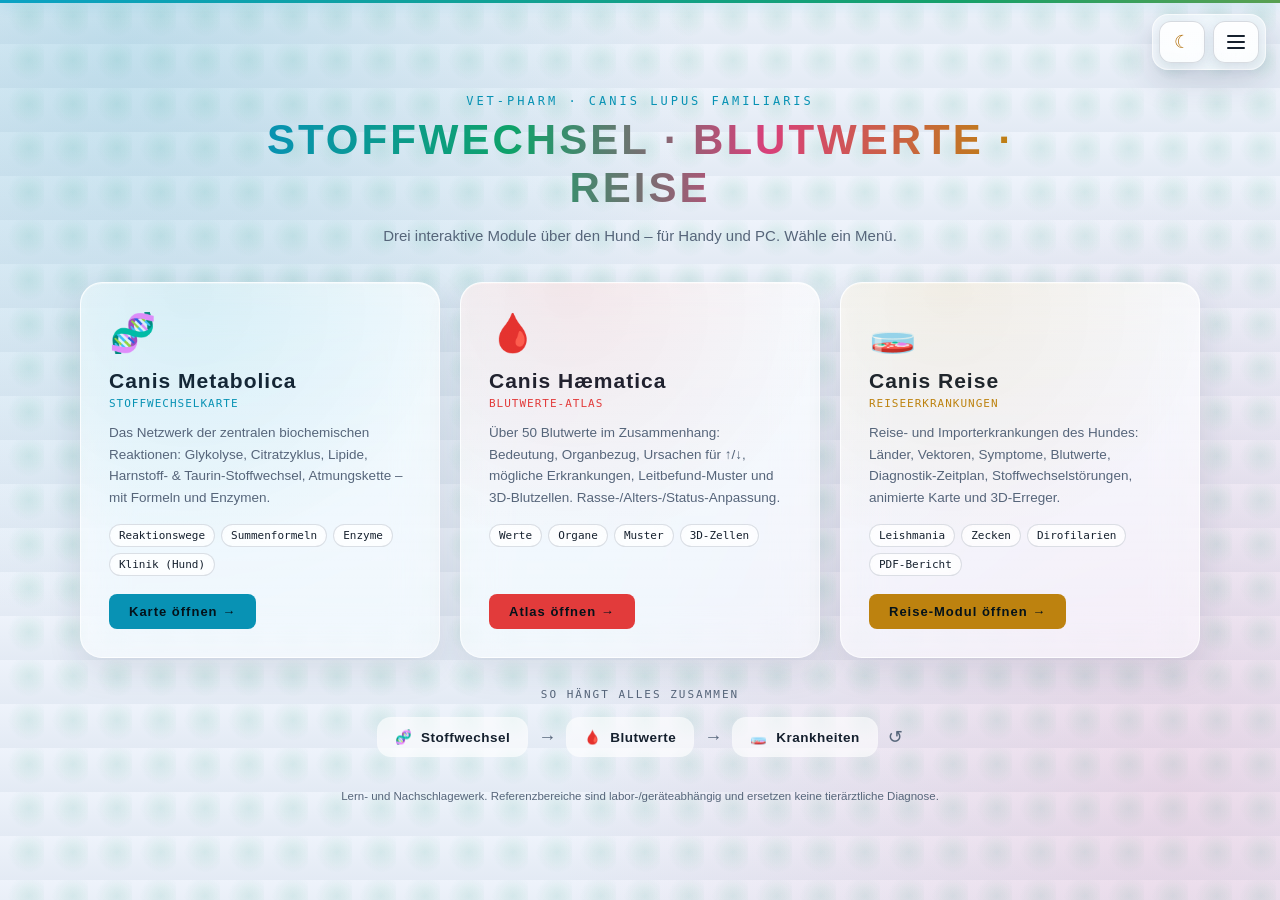
==== index.html @ ee3c3cd5 "Canis VET-PHARM – öffentliche Lern-Webseite (Stoffwechsel · Blutwerte · Reiseerkrankungen) Nur die s" ====
<!DOCTYPE html>
<html lang="de">
<head>
<meta charset="UTF-8">
<meta name="viewport" content="width=device-width, initial-scale=1.0, viewport-fit=cover">
<title>VET-PHARM · Canis – Stoffwechsel, Blutwerte & Reiseerkrankungen</title>
<meta name="description" content="Drei interaktive Module zum Hund: Canis Metabolica (Stoffwechselkarte), Canis Hæmatica (Blutwerte-Atlas) und Canis Reiseerkrankungen. Mobil und am PC.">
<meta name="theme-color" content="#0a0c10">
<meta property="og:title" content="VET-PHARM · Canis – Stoffwechsel, Blutwerte & Reiseerkrankungen">
<meta property="og:description" content="Stoffwechselkarte, Blutwerte-Atlas und Reiseerkrankungen des Hundes – interaktiv, mobil, mit 3D.">
<meta property="og:type" content="website">
<link rel="icon" href="canis-haematica/icon.svg" type="image/svg+xml">
<style>
:root{
  --bg:#0a0c10; --bg2:#121620; --panel:rgba(20,25,36,.7);
  --text:#e2e8f0; --muted:#94a3b8;
  --cyan:#00f2fe; --green:#00ff87; --red:#ff4d4d; --pink:#f35588; --amber:#ffd166;
  --font:Inter,Segoe UI,Roboto,Arial,system-ui,sans-serif;
  --tech:Segoe UI,Inter,var(--font); --mono:Cascadia Mono,Consolas,ui-monospace,monospace;
}
*{box-sizing:border-box;margin:0;padding:0}
body{background:var(--bg);color:var(--text);font-family:var(--font);min-height:100dvh;
  display:flex;flex-direction:column;align-items:center;justify-content:center;padding:28px 18px;
  background-image:
    radial-gradient(circle at 18% 20%,rgba(0,242,254,.10),transparent 42%),
    radial-gradient(circle at 82% 78%,rgba(255,77,77,.10),transparent 45%),
    linear-gradient(rgba(255,255,255,.018) 1px,transparent 1px),
    linear-gradient(90deg,rgba(255,255,255,.018) 1px,transparent 1px);
  background-size:auto,auto,44px 44px,44px 44px}
.head{text-align:center;margin-bottom:34px;max-width:760px}
.brand{font-family:var(--mono);font-size:12px;letter-spacing:3px;color:var(--cyan);text-transform:uppercase}
h1{font-family:var(--tech);font-size:clamp(26px,6vw,42px);letter-spacing:3px;margin:8px 0 12px;
  background:linear-gradient(90deg,var(--cyan),var(--green),var(--pink),var(--amber));
  -webkit-background-clip:text;background-clip:text;-webkit-text-fill-color:transparent}
.head p{color:var(--muted);font-size:15px;line-height:1.6}
.menus{display:grid;grid-template-columns:repeat(3,minmax(0,1fr));gap:20px;width:100%;max-width:1120px}
.tile{display:flex;flex-direction:column;text-decoration:none;color:inherit;background:var(--panel);
  border:1px solid rgba(255,255,255,.07);border-radius:18px;padding:28px;transition:.25s;position:relative;overflow:hidden}
.tile::before{content:"";position:absolute;inset:0;opacity:.10;transition:.25s;
  background:radial-gradient(circle at 30% 0%,var(--accent),transparent 60%)}
.tile:hover{transform:translateY(-4px);border-color:var(--accent);box-shadow:0 14px 40px rgba(0,0,0,.5)}
.tile:hover::before{opacity:.2}
.tile .ico{font-size:38px;margin-bottom:14px}
.tile h2{font-family:var(--tech);font-size:21px;letter-spacing:1px;margin-bottom:4px;color:#fff}
.tile .sub{font-family:var(--mono);font-size:11px;letter-spacing:1px;color:var(--accent);text-transform:uppercase;margin-bottom:12px}
.tile p{color:var(--muted);font-size:13.5px;line-height:1.6;margin-bottom:16px;position:relative}
.tile ul{list-style:none;display:flex;flex-wrap:wrap;gap:6px;margin-bottom:18px;position:relative}
.tile li{font-size:11px;font-family:var(--mono);padding:4px 9px;border-radius:14px;
  background:rgba(255,255,255,.05);border:1px solid rgba(255,255,255,.08);color:var(--text)}
.tile .go{margin-top:auto;align-self:flex-start;font-family:var(--tech);font-weight:700;font-size:13px;
  letter-spacing:1px;color:#04121a;background:var(--accent);padding:10px 20px;border-radius:8px;position:relative}
.m1{--accent:var(--cyan)} .m2{--accent:var(--red)} .m3{--accent:var(--amber)}
.foot{margin-top:30px;text-align:center;color:var(--muted);font-size:11.5px;line-height:1.6;max-width:760px}
.foot a{color:var(--cyan);text-decoration:none}
.flow{margin-top:30px;width:100%;max-width:1120px;display:flex;align-items:center;justify-content:center;gap:10px;flex-wrap:wrap}
.flow-cap{width:100%;text-align:center;font-family:var(--mono);font-size:11px;letter-spacing:2px;text-transform:uppercase;color:var(--muted);margin-bottom:6px}
.flow .step{display:flex;align-items:center;gap:9px;padding:11px 17px;border-radius:14px;background:var(--panel);
  border:1px solid rgba(255,255,255,.08);text-decoration:none;color:var(--text);font-size:13.5px;transition:.22s}
.flow .step b{font-family:var(--tech);letter-spacing:.5px}
.flow .step:hover{border-color:var(--accent);transform:translateY(-2px);box-shadow:0 10px 26px rgba(0,0,0,.4)}
.flow .arrow{color:var(--muted);font-size:18px}
.flow .step.s1{--accent:var(--cyan)} .flow .step.s2{--accent:var(--red)} .flow .step.s3{--accent:var(--amber)}
@media(max-width:680px){.flow{flex-direction:column}.flow .arrow{transform:rotate(90deg)}}
@media(max-width:980px){.menus{grid-template-columns:1fr;max-width:560px}.tile{padding:22px}}
</style>
<link rel="stylesheet" href="shared/glass.css?v=4">
<script src="shared/vetpharm-ui.js?v=4"></script>
</head>
<body>
  <div class="head">
    <div class="brand">VET-PHARM · Canis lupus familiaris</div>
    <h1>STOFFWECHSEL · BLUTWERTE · REISE</h1>
    <p>Drei interaktive Module über den Hund – für Handy und PC. Wähle ein Menü.</p>
  </div>

  <div class="menus">
    <a class="tile m1" href="canis-metabolica/">
      <div class="ico">🧬</div>
      <h2>Canis Metabolica</h2>
      <div class="sub">Stoffwechselkarte</div>
      <p>Das Netzwerk der zentralen biochemischen Reaktionen: Glykolyse, Citratzyklus, Lipide, Harnstoff- &amp; Taurin-Stoffwechsel, Atmungskette – mit Formeln und Enzymen.</p>
      <ul><li>Reaktionswege</li><li>Summenformeln</li><li>Enzyme</li><li>Klinik (Hund)</li></ul>
      <span class="go">Karte öffnen →</span>
    </a>

    <a class="tile m2" href="canis-haematica/">
      <div class="ico">🩸</div>
      <h2>Canis Hæmatica</h2>
      <div class="sub">Blutwerte-Atlas</div>
      <p>Über 50 Blutwerte im Zusammenhang: Bedeutung, Organbezug, Ursachen für ↑/↓, mögliche Erkrankungen, Leitbefund-Muster und 3D-Blutzellen. Rasse-/Alters-/Status-Anpassung.</p>
      <ul><li>Werte</li><li>Organe</li><li>Muster</li><li>3D-Zellen</li></ul>
      <span class="go">Atlas öffnen →</span>
    </a>

    <a class="tile m3" href="canis-reise/">
      <div class="ico">🧫</div>
      <h2>Canis Reise</h2>
      <div class="sub">Reiseerkrankungen</div>
      <p>Reise- und Importerkrankungen des Hundes: Länder, Vektoren, Symptome, Blutwerte, Diagnostik-Zeitplan, Stoffwechselstörungen, animierte Karte und 3D-Erreger.</p>
      <ul><li>Leishmania</li><li>Zecken</li><li>Dirofilarien</li><li>PDF-Bericht</li></ul>
      <span class="go">Reise-Modul öffnen →</span>
    </a>
  </div>

  <div class="flow">
    <div class="flow-cap">So hängt alles zusammen</div>
    <a class="step s1" href="canis-metabolica/"><span>🧬</span><b>Stoffwechsel</b></a>
    <span class="arrow">→</span>
    <a class="step s2" href="canis-haematica/"><span>🩸</span><b>Blutwerte</b></a>
    <span class="arrow">→</span>
    <a class="step s3" href="canis-reise/"><span>🧫</span><b>Krankheiten</b></a>
    <span class="arrow" title="zurück zum Stoffwechsel">↺</span>
  </div>

  <div class="foot">
    Lern- und Nachschlagewerk. Referenzbereiche sind labor-/geräteabhängig und ersetzen keine tierärztliche Diagnose.
  </div>
</body>
</html>
---- shared/glass.css ----
/* =========================================================================
   VET-PHARM · Shared "Liquid Glass" theme + unified navigation   ·  v2
   ---------------------------------------------------------------------------
   • Light mode (default) = Apple-2026 / iOS-style frosted "Liquid Glass":
     the chrome (header, sidebars, cards, tabs, menu, overlays) becomes
     translucent frosted glass; brand colours stay vivid.
   • The CORE visual canvases are deliberately LEFT DARK in both themes
     (.canvas-container = metabolic map + anatomy/3D, .canvas-box / .video-box
     = 3D pathogens / videos, .atlas = the Europe/World maps). They are the
     "map" and "Hundebild" the user asked never to alter — so they render
     exactly as designed, framed by the light glass.
   • Dark mode = the original design, essentially untouched.
   • Loaded by every page together with shared/vetpharm-ui.js.
   ========================================================================= */

/* ---------- smooth theme transition ---------- */
html{transition:background-color .35s ease}
body,header,.card,.panel-card,.tile,.vp-nav-panel,.btn,.app-action,
.mode-bar,.tabs,.rail,.sidebar{transition:background-color .3s ease,border-color .3s ease,color .3s ease}

/* =========================================================================
   1 · LIGHT THEME — per-module CSS-variable overrides
   ========================================================================= */
html[data-theme="light"]{
  /* Start page */
  --bg:#e9eef7; --bg2:#f4f7fc; --panel:rgba(255,255,255,.62);
  --text:#15202e; --muted:#56657a;
  --cyan:#0892b4; --green:#0fa269; --red:#e23b3b; --pink:#d8407a; --amber:#bd820f;

  /* Reise */
  --panel2:rgba(255,255,255,.48); --line:rgba(20,40,70,.14);
  --violet:#7c5cff; --blue:#2f7fd6;

  /* Hæmatica / Metabolica */
  --bg-primary:#e9eef7; --bg-secondary:#eef3f9; --bg-tertiary:#ffffff;
  --bg-panel:rgba(255,255,255,.64);
  --border-color:rgba(20,40,70,.14); --border-glow:rgba(8,146,180,.45);
  --text-main:#15202e; --text-muted:#56657a;
  --accent:#e23b3b; --accent2:#0892b4;
  --up:#d9542f; --down:#1d77c0; --next:#0fa269;
  --color-glycolysis:#0892b4; --color-tca:#cf7322; --color-lipids:#d8407a;
  --color-urea:#dc2356; --color-taurine:#0fa269; --color-nucleotides:#7c4ddd;
  --color-etc:#0892b4; --color-amino:#bd820f; --color-tox:#e23b3b;

  color-scheme:light;
}

/* =========================================================================
   2 · LIGHT THEME — page background (frosted aurora)
   ========================================================================= */
html[data-theme="light"] body{
  background-color:#e9eef7 !important;
  background-image:
    radial-gradient(circle at 10% 6%, rgba(8,146,180,.18), transparent 40%),
    radial-gradient(circle at 92% 88%, rgba(226,59,122,.13), transparent 44%),
    radial-gradient(circle at 66% 36%, rgba(15,162,105,.10), transparent 52%),
    linear-gradient(180deg,#eef3fb,#e3eaf4) !important;
  background-attachment:fixed !important;
}

/* =========================================================================
   3 · LIGHT THEME — frosted-glass chrome surfaces
   ========================================================================= */
html[data-theme="light"] header{
  background:linear-gradient(180deg,rgba(255,255,255,.74),rgba(255,255,255,.6)) !important;
  -webkit-backdrop-filter:blur(24px) saturate(185%);
  backdrop-filter:blur(24px) saturate(185%);
  border-bottom:1px solid rgba(255,255,255,.65) !important;
  box-shadow:0 6px 26px rgba(28,48,82,.10) !important;
}
html[data-theme="light"] .tabs,
html[data-theme="light"] .mode-bar{
  background:rgba(255,255,255,.6) !important;
  -webkit-backdrop-filter:blur(20px) saturate(175%);
  backdrop-filter:blur(20px) saturate(175%);
  border-bottom:1px solid rgba(255,255,255,.6) !important;
}

/* big frosted glass panels */
html[data-theme="light"] .card,
html[data-theme="light"] .panel-card,
html[data-theme="light"] .rail,
html[data-theme="light"] .sidebar,
html[data-theme="light"] .tile,
html[data-theme="light"] .stat,
html[data-theme="light"] .matrix,
html[data-theme="light"] .matrix-wrap,
html[data-theme="light"] .report-sheet{
  background:linear-gradient(180deg,rgba(255,255,255,.72),rgba(255,255,255,.56)) !important;
  -webkit-backdrop-filter:blur(22px) saturate(180%);
  backdrop-filter:blur(22px) saturate(180%);
  border:1px solid rgba(255,255,255,.72) !important;
  box-shadow:0 12px 34px rgba(28,48,82,.12), inset 0 1px 0 rgba(255,255,255,.7) !important;
}
html[data-theme="light"] .tile{border-radius:22px}
html[data-theme="light"] .card,
html[data-theme="light"] .panel-card{border-radius:18px}

/* ---- KEEP THE CORE CANVASES DARK (map / dog image / 3D / videos) ---- */
html[data-theme="light"] .canvas-container{background:#08090d !important}
html[data-theme="light"] .canvas-box{
  background:radial-gradient(circle at 50% 40%,rgba(0,216,255,.10),transparent 38%),#071018 !important;
  -webkit-backdrop-filter:none !important;backdrop-filter:none !important;
  border:1px solid rgba(20,40,70,.16) !important;box-shadow:none !important;color:#dfe9f3}
html[data-theme="light"] .video-box{
  background:#071018 !important;-webkit-backdrop-filter:none !important;backdrop-filter:none !important;
  border:1px solid rgba(20,40,70,.16) !important;box-shadow:none !important}
/* the real Europe/World map atlas keeps its own JPEG background — never touch */

/* small translucent chips / pills / inputs */
html[data-theme="light"] .btn,
html[data-theme="light"] .app-action,
html[data-theme="light"] .tab,
html[data-theme="light"] .filter,
html[data-theme="light"] .mode-tab,
html[data-theme="light"] .chip,
html[data-theme="light"] .lab-tag,
html[data-theme="light"] .organ,
html[data-theme="light"] .country-card,
html[data-theme="light"] .disease-btn,
html[data-theme="light"] .sci,
html[data-theme="light"] .time-point,
html[data-theme="light"] .time-body,
html[data-theme="light"] .media-card,
html[data-theme="light"] .hit,
html[data-theme="light"] .atlas-tools button,
html[data-theme="light"] .model-palette button,
html[data-theme="light"] .tile li,
html[data-theme="light"] .status-select,
html[data-theme="light"] .control-btn,
html[data-theme="light"] .o3d-btn,
html[data-theme="light"] .organ-mode-btn,
html[data-theme="light"] .tag,
html[data-theme="light"] .coverage-chip,
html[data-theme="light"] .filter-item,
html[data-theme="light"] .val-card{
  background:rgba(255,255,255,.62) !important;
  border-color:rgba(20,40,70,.14) !important;
  color:var(--text,#15202e) !important;
  -webkit-backdrop-filter:blur(8px);backdrop-filter:blur(8px);
}
html[data-theme="light"] .btn:hover,
html[data-theme="light"] .tab.active,
html[data-theme="light"] .mode-tab.active,
html[data-theme="light"] .filter.active,
html[data-theme="light"] .disease-btn.active,
html[data-theme="light"] .atlas-tools button.active,
html[data-theme="light"] .model-palette button.active{
  background:rgba(255,255,255,.92) !important;
  box-shadow:0 4px 14px rgba(28,48,82,.12) !important;
}
html[data-theme="light"] .search,
html[data-theme="light"] .search-input{
  background:rgba(255,255,255,.82) !important;
  border-color:rgba(20,40,70,.16) !important;color:#15202e !important;
}
html[data-theme="light"] .search::placeholder,
html[data-theme="light"] .search-input::placeholder{color:#7c8a9b !important}

/* sticky matrix header cells (were near-black) */
html[data-theme="light"] .matrix th,
html[data-theme="light"] .matrix td:first-child,
html[data-theme="light"] .matrix th:first-child{
  background:rgba(240,245,252,.97) !important;color:#15202e !important;
}

/* =========================================================================
   4 · LIGHT THEME — text & accent corrections
   ========================================================================= */
html[data-theme="light"] header h1{
  background:linear-gradient(90deg,#0b3b5c,#0892b4) !important;
  -webkit-background-clip:text;background-clip:text;
  -webkit-text-fill-color:transparent !important;
}
html[data-theme="light"] .tile h2,
html[data-theme="light"] .card h2,
html[data-theme="light"] .cat-head,
html[data-theme="light"] .detail-title,
html[data-theme="light"] .d-sec-h,
html[data-theme="light"] .vc-name,
html[data-theme="light"] .tooltip-title,
html[data-theme="light"] .welcome-box h2,
html[data-theme="light"] .legend b,
html[data-theme="light"] .kv b,
html[data-theme="light"] .matrix th{color:#15202e !important}
html[data-theme="light"] .detail-body,
html[data-theme="light"] .d-sec-b,
html[data-theme="light"] .lead,
html[data-theme="light"] .kv span{color:#26333f !important}
html[data-theme="light"] .subtitle{color:var(--accent) !important}
html[data-theme="light"] .logo,
html[data-theme="light"] .logo-icon,
html[data-theme="light"] .logo-icon *{color:#fff !important}
html[data-theme="light"] .notice{background:rgba(255,243,205,.78) !important;color:#7a5a00 !important}
html[data-theme="light"] .detail-dog-note{color:#9a2b46 !important}
html[data-theme="light"] .detail-tox-note{color:#1f7a52 !important}

/* formula / code blocks → light */
html[data-theme="light"] .detail-formula,
html[data-theme="light"] .detail-eq,
html[data-theme="light"] .detail-chemical-bonds{
  background:rgba(20,40,70,.05) !important;color:#15202e !important;
}

/* floating overlays that sit ABOVE the dark canvas → frosted, readable */
html[data-theme="light"] .legend,
html[data-theme="light"] .controls-overlay,
html[data-theme="light"] .tooltip,
html[data-theme="light"] .organ3d-hint,
html[data-theme="light"] .organ3d-ctrls .o3d-btn{
  background:rgba(255,255,255,.86) !important;border-color:rgba(20,40,70,.14) !important;
  color:#26333f !important;
  -webkit-backdrop-filter:blur(18px) saturate(170%);backdrop-filter:blur(18px) saturate(170%);
}

/* welcome splash → frosted light */
html[data-theme="light"] .welcome-overlay{
  background:rgba(233,238,247,.84) !important;
  -webkit-backdrop-filter:blur(16px) saturate(160%);backdrop-filter:blur(16px) saturate(160%);
}
html[data-theme="light"] .welcome-box{
  background:rgba(255,255,255,.92) !important;border:1px solid rgba(255,255,255,.8) !important;
  box-shadow:0 22px 60px rgba(28,48,82,.18) !important;
}
html[data-theme="light"] .welcome-box p,
html[data-theme="light"] .welcome-feat,
html[data-theme="light"] .welcome-disc{color:#3a4856 !important}

/* =========================================================================
   5 · INJECTED CONTROL — theme toggle (glass pill, both themes)
   ========================================================================= */
.vp-theme-toggle{
  height:36px;min-width:40px;border-radius:11px;cursor:pointer;flex:0 0 auto;
  display:inline-flex;align-items:center;justify-content:center;line-height:1;
  border:1px solid rgba(255,255,255,.18);background:rgba(255,255,255,.07);
  color:#eaf1fb;transition:.2s;-webkit-tap-highlight-color:transparent;padding:0 10px}
.vp-theme-toggle .vp-ti{font-size:16px}
.vp-theme-toggle:hover{background:rgba(255,255,255,.14);transform:translateY(-1px)}
.app-action.vp-theme-toggle,.btn.vp-theme-toggle{height:34px}
html[data-theme="light"] .vp-theme-toggle{
  border:1px solid rgba(20,40,70,.16);
  background:linear-gradient(180deg,rgba(255,255,255,.85),rgba(255,255,255,.62));
  color:#b06a00;-webkit-backdrop-filter:blur(14px) saturate(160%);backdrop-filter:blur(14px) saturate(160%);
  box-shadow:0 4px 14px rgba(28,48,82,.14), inset 0 1px 0 rgba(255,255,255,.8)}

/* =========================================================================
   6 · INJECTED CONTROL — hamburger (matches the toggle)
   ========================================================================= */
.vp-hamburger{height:36px;width:44px;border-radius:11px;cursor:pointer;flex:0 0 auto;
  display:inline-flex;flex-direction:column;align-items:center;justify-content:center;gap:4px;
  border:1px solid rgba(255,255,255,.18);background:rgba(255,255,255,.07);color:#eaf1fb;transition:.2s}
.vp-hamburger:hover{background:rgba(255,255,255,.14);transform:translateY(-1px)}
.vp-hamburger span{display:block;width:18px;height:2px;background:currentColor;border-radius:2px;transition:.2s}
.app-action.vp-hamburger,.btn.vp-hamburger{height:34px;width:42px}
html[data-theme="light"] .vp-hamburger{
  border:1px solid rgba(20,40,70,.16);
  background:linear-gradient(180deg,rgba(255,255,255,.85),rgba(255,255,255,.62));
  color:#15202e;-webkit-backdrop-filter:blur(14px) saturate(160%);backdrop-filter:blur(14px) saturate(160%);
  box-shadow:0 4px 14px rgba(28,48,82,.14), inset 0 1px 0 rgba(255,255,255,.8)}

/* floating control pill for pages without a header (Start page) */
.vp-fab-bar{position:fixed;top:14px;right:14px;z-index:120;display:flex;gap:8px;padding:6px;
  border-radius:16px;background:rgba(16,20,28,.5);border:1px solid rgba(255,255,255,.12);
  -webkit-backdrop-filter:blur(20px) saturate(170%);backdrop-filter:blur(20px) saturate(170%);
  box-shadow:0 10px 30px rgba(0,0,0,.35)}
.vp-fab-bar .vp-hamburger,.vp-fab-bar .vp-theme-toggle{height:42px;min-width:46px;border-radius:12px}
.vp-fab-bar .vp-theme-toggle .vp-ti{font-size:18px}
html[data-theme="light"] .vp-fab-bar{
  background:rgba(255,255,255,.5);border:1px solid rgba(255,255,255,.7);
  box-shadow:0 12px 32px rgba(28,48,82,.16)}

/* =========================================================================
   7 · INJECTED — unified drawer (same markup & look on EVERY page)
   ========================================================================= */
.vp-nav-overlay{position:fixed;inset:0;z-index:200;background:rgba(8,12,20,.55);
  -webkit-backdrop-filter:blur(7px);backdrop-filter:blur(7px);opacity:0;visibility:hidden;transition:.3s}
.vp-nav-overlay.open{opacity:1;visibility:visible}
html[data-theme="light"] .vp-nav-overlay{background:rgba(120,140,170,.32)}

.vp-nav-panel{position:absolute;top:0;right:0;height:100%;width:min(360px,90vw);
  display:flex;flex-direction:column;gap:8px;padding:20px 18px calc(20px + env(safe-area-inset-bottom));
  background:linear-gradient(165deg,#161d2b,#0b0e14);
  border-left:1px solid rgba(255,255,255,.08);box-shadow:-16px 0 50px rgba(0,0,0,.55);
  transform:translateX(102%);transition:transform .34s cubic-bezier(.4,0,.2,1);overflow:auto}
.vp-nav-overlay.open .vp-nav-panel{transform:translateX(0)}
html[data-theme="light"] .vp-nav-panel{
  background:linear-gradient(165deg,rgba(255,255,255,.9),rgba(244,248,253,.82)) !important;
  -webkit-backdrop-filter:blur(30px) saturate(185%);backdrop-filter:blur(30px) saturate(185%);
  border-left:1px solid rgba(255,255,255,.85) !important;box-shadow:-18px 0 56px rgba(28,48,82,.20) !important}

.vp-nav-head{display:flex;align-items:center;justify-content:space-between;margin-bottom:4px}
.vp-brand{display:flex;align-items:center;gap:11px}
.vp-brand-dot{width:34px;height:34px;border-radius:10px;flex:0 0 auto;
  background:conic-gradient(from 210deg,#0aa2c4,#16a06a,#e0a020,#e23b6d,#0aa2c4);
  box-shadow:0 0 18px rgba(10,162,196,.5)}
.vp-brand-tx{display:flex;flex-direction:column;line-height:1.1}
.vp-brand-tx b{font:800 15px Segoe UI,Inter,sans-serif;letter-spacing:1.5px;color:#fff}
.vp-brand-tx i{font:11px Consolas,ui-monospace,monospace;font-style:normal;letter-spacing:1px;color:#9fb0c4;text-transform:uppercase}
html[data-theme="light"] .vp-brand-tx b{color:#15202e}
html[data-theme="light"] .vp-brand-tx i{color:#6a7a8d}
.vp-nav-close{background:none;border:none;color:#94a3b8;font-size:28px;cursor:pointer;line-height:1;padding:0 4px}
.vp-nav-close:hover{color:#fff}
html[data-theme="light"] .vp-nav-close{color:#6a7a8d}
html[data-theme="light"] .vp-nav-close:hover{color:#15202e}

.vp-nav-sec{font:11px Consolas,ui-monospace,monospace;letter-spacing:1.2px;text-transform:uppercase;
  color:#7c8a9b;margin:14px 4px 4px}
html[data-theme="light"] .vp-nav-sec{color:#7a889b}

.vp-nav-link{display:flex;align-items:center;gap:13px;padding:13px 14px;border-radius:14px;text-decoration:none;
  border:1px solid rgba(255,255,255,.07);background:rgba(255,255,255,.03);transition:.18s}
.vp-nav-link:hover{border-color:var(--nl);background:rgba(255,255,255,.07);transform:translateX(-2px)}
.vp-nav-link .nl-ic{font-size:23px;width:30px;text-align:center;flex:0 0 auto}
.vp-nav-link .nl-tx{display:flex;flex-direction:column;min-width:0;flex:1}
.vp-nav-link .nl-tt{font:700 14.5px Segoe UI,Inter,sans-serif;color:#fff}
.vp-nav-link .nl-sb{font:11.5px Consolas,ui-monospace,monospace;color:#94a3b8}
.vp-nav-link .nl-go{font-size:22px;color:#54627a;transition:.18s}
.vp-nav-link:hover .nl-go{color:var(--nl);transform:translateX(3px)}
.vp-nav-link.active{border-color:var(--nl);background:color-mix(in srgb,var(--nl) 14%,transparent)}
.vp-nav-link.active .nl-tt{color:var(--nl)}
html[data-theme="light"] .vp-nav-link{background:rgba(255,255,255,.62);border-color:rgba(20,40,70,.12)}
html[data-theme="light"] .vp-nav-link:hover{background:rgba(255,255,255,.92)}
html[data-theme="light"] .vp-nav-link .nl-tt{color:#15202e}
html[data-theme="light"] .vp-nav-link .nl-sb{color:#566576}
html[data-theme="light"] .vp-nav-link .nl-go{color:#9aa8bb}

/* quick-links grid (cross-module "Zusammenhang") */
.vp-qlinks{display:grid;grid-template-columns:1fr 1fr;gap:8px}
.vp-qlink{display:flex;align-items:flex-start;gap:9px;padding:11px;border-radius:13px;text-decoration:none;
  border:1px solid rgba(255,255,255,.07);background:rgba(255,255,255,.03);transition:.18s}
.vp-qlink:hover{background:rgba(255,255,255,.08);transform:translateY(-2px)}
.vp-qlink .ql-ic{font-size:18px;flex:0 0 auto}
.vp-qlink .ql-tx{display:flex;flex-direction:column;min-width:0}
.vp-qlink .ql-tx b{font:700 12px Segoe UI,Inter,sans-serif;color:#e7eef7}
.vp-qlink .ql-tx span{font:10.5px Consolas,ui-monospace,monospace;color:#8c9bb0;line-height:1.3;margin-top:2px}
html[data-theme="light"] .vp-qlink{background:rgba(255,255,255,.6);border-color:rgba(20,40,70,.12)}
html[data-theme="light"] .vp-qlink:hover{background:rgba(255,255,255,.92);box-shadow:0 6px 18px rgba(28,48,82,.12)}
html[data-theme="light"] .vp-qlink .ql-tx b{color:#15202e}
html[data-theme="light"] .vp-qlink .ql-tx span{color:#647488}

.vp-nav-foot{margin-top:16px;font:11px Segoe UI,Inter,sans-serif;color:#8c9bb0;line-height:1.55}
html[data-theme="light"] .vp-nav-foot{color:#647488}

@media(max-width:520px){
  .vp-qlinks{grid-template-columns:1fr}
  .vp-fab-bar{top:10px;right:10px}
}

/* =========================================================================
   9 · LIGHT THEME — READABILITY FIXES
   - header title was invisible (gradient-clip reset to border-box by the
     !important background) → render it as a solid dark title instead.
   - Leitbefund-Muster cards stayed dark with grey text → light glass + dark.
   ========================================================================= */
html[data-theme="light"] header h1{
  background:none !important;
  -webkit-background-clip:border-box !important;background-clip:border-box !important;
  -webkit-text-fill-color:#0b3b5c !important;color:#0b3b5c !important;
}
html[data-theme="light"] .subtitle{color:#3f5468 !important}

html[data-theme="light"] .muster-card{
  background:linear-gradient(180deg,rgba(255,255,255,.80),rgba(255,255,255,.64)) !important;
  border:1px solid rgba(20,40,70,.12) !important;border-top:3px solid var(--c) !important;
  -webkit-backdrop-filter:blur(20px) saturate(175%);backdrop-filter:blur(20px) saturate(175%);
  box-shadow:0 10px 28px rgba(28,48,82,.12), inset 0 1px 0 rgba(255,255,255,.7) !important;
}
html[data-theme="light"] .muster-name{color:#15202e !important}
html[data-theme="light"] .muster-summary{color:#36465a !important}
html[data-theme="light"] .muster-decisive{
  background:rgba(20,40,70,.06) !important;color:#1b2734 !important;
  border:1px solid rgba(20,40,70,.08) !important;
}
html[data-theme="light"] .muster-next{color:#36465a !important}

/* generic safety net: muted text sitting on a dark sub-surface in light mode
   (welcome, detail meta) stays legible */
html[data-theme="light"] .meta-info,
html[data-theme="light"] .meta-item{color:#46566a !important}
html[data-theme="light"] .meta-item span{color:#0892b4 !important}

/* =========================================================================
   10 · FUTURISTIC VETERINARY POLISH — unified chrome (both themes)
   Frame only: top accent line, headers, capsule controls, cards, focus.
   The Europe/World map and the organ dog photo are never touched here.
   ========================================================================= */

/* one thin animated accent line on top of EVERY page → shared signature */
.vp-topline{position:fixed;top:0;left:0;right:0;height:3px;z-index:300;pointer-events:none;
  background:linear-gradient(90deg,#0aa2c4,#16a06a,#e0a020,#e23b6d,#0aa2c4);
  background-size:300% 100%;animation:vpShimmer 9s linear infinite;
  box-shadow:0 0 14px rgba(10,162,196,.45)}
@keyframes vpShimmer{to{background-position:300% 0}}

/* headers: consistent depth + inner highlight across all three modules */
header{box-shadow:0 6px 26px rgba(0,0,0,.30), inset 0 1px 0 rgba(255,255,255,.05)}
html[data-theme="light"] header{box-shadow:0 8px 30px rgba(28,48,82,.10), inset 0 1px 0 rgba(255,255,255,.65)}
.logo,.logo-icon{box-shadow:0 0 18px rgba(10,162,196,.28)}

/* capsule controls: smooth transitions + subtle hover lift, identical feel */
.btn,.app-action,.tab,.mode-tab,.filter,.atlas-tools button,.model-palette button,.chip,.lab-tag{
  transition:transform .18s cubic-bezier(.4,0,.2,1), box-shadow .2s ease, border-color .2s, background .2s !important}
.btn:hover,.app-action:hover,.tab:hover,.mode-tab:hover,.filter:hover{transform:translateY(-1px)}
.btn:active,.app-action:active,.tab:active,.mode-tab:active{transform:translateY(0)}

/* active tab / view glow — futuristic medical accent */
.tab.active,.mode-tab.active{box-shadow:inset 0 0 0 1px rgba(10,162,196,.45), 0 6px 18px rgba(10,162,196,.16)}

/* cards: gentle hover lift + depth, consistent across modules */
.card,.muster-card,.tile,.stat,.media-card,.sci,.country-card,.time-body{
  transition:transform .2s cubic-bezier(.4,0,.2,1), box-shadow .25s ease, border-color .2s !important}
.card:hover,.muster-card:hover,.media-card:hover,.country-card:hover,.tile:hover{transform:translateY(-2px)}
.muster-card,.stat{box-shadow:0 8px 22px rgba(0,0,0,.22)}
html[data-theme="light"] .muster-card,
html[data-theme="light"] .stat{box-shadow:0 10px 26px rgba(28,48,82,.10), inset 0 1px 0 rgba(255,255,255,.65)}

/* video / pathogen frame: subtle neon ring for the futuristic vibe */
.video-box,.canvas-box{box-shadow:inset 0 0 0 1px rgba(10,162,196,.18), 0 10px 30px rgba(0,0,0,.30)}

/* keyboard focus ring (accessibility + clean look) */
a:focus-visible,button:focus-visible,input:focus-visible,.tab:focus-visible,.mode-tab:focus-visible{
  outline:2px solid rgba(10,162,196,.6);outline-offset:2px}

/* honor reduced-motion: stop the shimmer + route animation */
@media (prefers-reduced-motion: reduce){
  .vp-topline{animation:none}
  .route-line{animation:none !important}
}
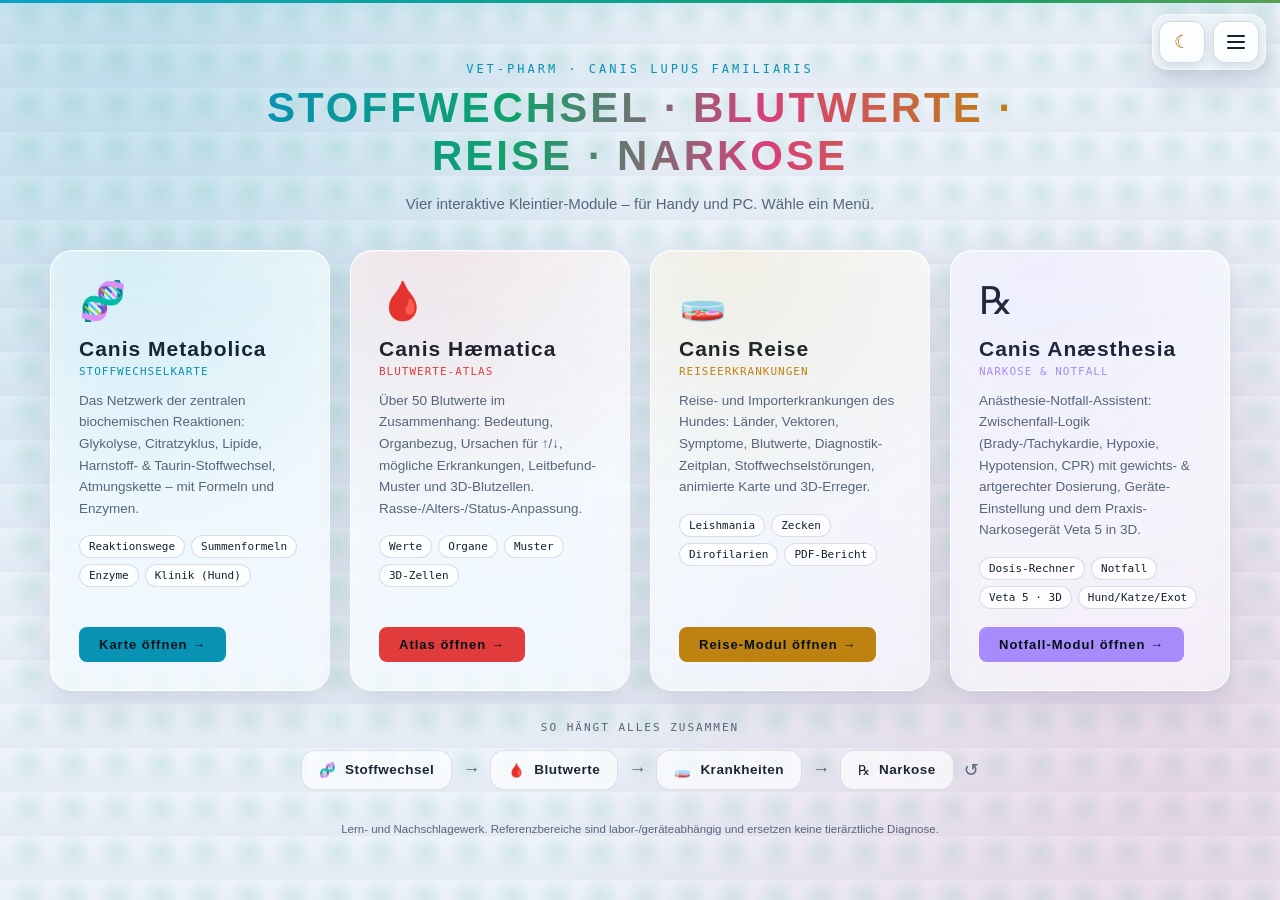
==== commit 549809fa: "Neues Modul Canis Anaesthesia: Narkose-Notfall-Assistent + Veta 5 in 3D - Interaktiver Kleintier-Ana" ====
--- a/index.html
+++ b/index.html
@@ -3,7 +3,7 @@
 <head>
 <meta charset="UTF-8">
 <meta name="viewport" content="width=device-width, initial-scale=1.0, viewport-fit=cover">
-<title>VET-PHARM · Canis – Stoffwechsel, Blutwerte & Reiseerkrankungen</title>
+<title>VET-PHARM · Canis – Stoffwechsel, Blutwerte, Reise & Narkose</title>
 <meta name="description" content="Drei interaktive Module zum Hund: Canis Metabolica (Stoffwechselkarte), Canis Hæmatica (Blutwerte-Atlas) und Canis Reiseerkrankungen. Mobil und am PC.">
 <meta name="theme-color" content="#0a0c10">
 <meta property="og:title" content="VET-PHARM · Canis – Stoffwechsel, Blutwerte & Reiseerkrankungen">
@@ -33,7 +33,8 @@
   background:linear-gradient(90deg,var(--cyan),var(--green),var(--pink),var(--amber));
   -webkit-background-clip:text;background-clip:text;-webkit-text-fill-color:transparent}
 .head p{color:var(--muted);font-size:15px;line-height:1.6}
-.menus{display:grid;grid-template-columns:repeat(3,minmax(0,1fr));gap:20px;width:100%;max-width:1120px}
+.menus{display:grid;grid-template-columns:repeat(2,minmax(0,1fr));gap:20px;width:100%;max-width:1180px}
+@media(min-width:1024px){.menus{grid-template-columns:repeat(4,minmax(0,1fr))}}
 .tile{display:flex;flex-direction:column;text-decoration:none;color:inherit;background:var(--panel);
   border:1px solid rgba(255,255,255,.07);border-radius:18px;padding:28px;transition:.25s;position:relative;overflow:hidden}
 .tile::before{content:"";position:absolute;inset:0;opacity:.10;transition:.25s;
@@ -49,7 +50,7 @@
   background:rgba(255,255,255,.05);border:1px solid rgba(255,255,255,.08);color:var(--text)}
 .tile .go{margin-top:auto;align-self:flex-start;font-family:var(--tech);font-weight:700;font-size:13px;
   letter-spacing:1px;color:#04121a;background:var(--accent);padding:10px 20px;border-radius:8px;position:relative}
-.m1{--accent:var(--cyan)} .m2{--accent:var(--red)} .m3{--accent:var(--amber)}
+.m1{--accent:var(--cyan)} .m2{--accent:var(--red)} .m3{--accent:var(--amber)} .m4{--accent:#a78bfa}
 .foot{margin-top:30px;text-align:center;color:var(--muted);font-size:11.5px;line-height:1.6;max-width:760px}
 .foot a{color:var(--cyan);text-decoration:none}
 .flow{margin-top:30px;width:100%;max-width:1120px;display:flex;align-items:center;justify-content:center;gap:10px;flex-wrap:wrap}
@@ -59,18 +60,18 @@
 .flow .step b{font-family:var(--tech);letter-spacing:.5px}
 .flow .step:hover{border-color:var(--accent);transform:translateY(-2px);box-shadow:0 10px 26px rgba(0,0,0,.4)}
 .flow .arrow{color:var(--muted);font-size:18px}
-.flow .step.s1{--accent:var(--cyan)} .flow .step.s2{--accent:var(--red)} .flow .step.s3{--accent:var(--amber)}
+.flow .step.s1{--accent:var(--cyan)} .flow .step.s2{--accent:var(--red)} .flow .step.s3{--accent:var(--amber)} .flow .step.s4{--accent:#a78bfa}
 @media(max-width:680px){.flow{flex-direction:column}.flow .arrow{transform:rotate(90deg)}}
 @media(max-width:980px){.menus{grid-template-columns:1fr;max-width:560px}.tile{padding:22px}}
 </style>
-<link rel="stylesheet" href="shared/glass.css?v=4">
-<script src="shared/vetpharm-ui.js?v=4"></script>
+<link rel="stylesheet" href="shared/glass.css?v=5">
+<script src="shared/vetpharm-ui.js?v=5"></script>
 </head>
 <body>
   <div class="head">
     <div class="brand">VET-PHARM · Canis lupus familiaris</div>
-    <h1>STOFFWECHSEL · BLUTWERTE · REISE</h1>
-    <p>Drei interaktive Module über den Hund – für Handy und PC. Wähle ein Menü.</p>
+    <h1>STOFFWECHSEL · BLUTWERTE · REISE · NARKOSE</h1>
+    <p>Vier interaktive Kleintier-Module – für Handy und PC. Wähle ein Menü.</p>
   </div>
 
   <div class="menus">
@@ -100,6 +101,15 @@
       <ul><li>Leishmania</li><li>Zecken</li><li>Dirofilarien</li><li>PDF-Bericht</li></ul>
       <span class="go">Reise-Modul öffnen →</span>
     </a>
+
+    <a class="tile m4" href="canis-anaesthesie/">
+      <div class="ico">℞</div>
+      <h2>Canis Anæsthesia</h2>
+      <div class="sub">Narkose &amp; Notfall</div>
+      <p>Anästhesie-Notfall-Assistent: Zwischenfall-Logik (Brady-/Tachykardie, Hypoxie, Hypotension, CPR) mit gewichts- &amp; artgerechter Dosierung, Geräte-Einstellung und dem Praxis-Narkosegerät Veta 5 in 3D.</p>
+      <ul><li>Dosis-Rechner</li><li>Notfall</li><li>Veta 5 · 3D</li><li>Hund/Katze/Exot</li></ul>
+      <span class="go">Notfall-Modul öffnen →</span>
+    </a>
   </div>
 
   <div class="flow">
@@ -109,6 +119,8 @@
     <a class="step s2" href="canis-haematica/"><span>🩸</span><b>Blutwerte</b></a>
     <span class="arrow">→</span>
     <a class="step s3" href="canis-reise/"><span>🧫</span><b>Krankheiten</b></a>
+    <span class="arrow">→</span>
+    <a class="step s4" href="canis-anaesthesie/"><span>℞</span><b>Narkose</b></a>
     <span class="arrow" title="zurück zum Stoffwechsel">↺</span>
   </div>
 
--- a/shared/glass.css
+++ b/shared/glass.css
@@ -426,3 +426,42 @@
   .vp-topline{animation:none}
   .route-line{animation:none !important}
 }
+
+/* =========================================================================
+   11 · LIGHT THEME — Canis Anæsthesia module components
+   (custom classes get frosted-glass light styling so the default light
+    theme is consistent & readable; dark theme keeps the original design)
+   ========================================================================= */
+html[data-theme="light"] .patient{
+  background:linear-gradient(180deg,rgba(255,255,255,.78),rgba(255,255,255,.62)) !important;
+  border-bottom:1px solid rgba(20,40,70,.12) !important;
+  -webkit-backdrop-filter:blur(20px) saturate(175%);backdrop-filter:blur(20px) saturate(175%);}
+html[data-theme="light"] .sp-chip{background:rgba(255,255,255,.62) !important;border-color:rgba(20,40,70,.14) !important;color:#15202e !important}
+html[data-theme="light"] .sp-chip.active{background:rgba(8,146,180,.14) !important;box-shadow:0 0 0 1px #0aa2c4 inset !important;border-color:#0aa2c4 !important}
+html[data-theme="light"] .pfield input,html[data-theme="light"] .pfield select,html[data-theme="light"] .dsearch{background:rgba(255,255,255,.9) !important;border-color:rgba(20,40,70,.16) !important;color:#15202e !important}
+html[data-theme="light"] .pfield label,html[data-theme="light"] .cat-h,html[data-theme="light"] .dose-cls,html[data-theme="light"] .pchip-note{color:#5a6b7e !important}
+html[data-theme="light"] .inc-btn,
+html[data-theme="light"] .dose-card,
+html[data-theme="light"] .step,
+html[data-theme="light"] .set-row,
+html[data-theme="light"] .ctrl-card{background:rgba(255,255,255,.68) !important;border-color:rgba(20,40,70,.12) !important;color:#1b2734 !important}
+html[data-theme="light"] .inc-btn:hover,html[data-theme="light"] .inc-btn.active{background:rgba(255,255,255,.95) !important}
+html[data-theme="light"] .inc-btn b,html[data-theme="light"] .dose-name,html[data-theme="light"] .set-row .v,html[data-theme="light"] .ctrl-head b,html[data-theme="light"] .card h2{color:#15202e !important}
+html[data-theme="light"] .inc-btn span,html[data-theme="light"] .dose-meta,html[data-theme="light"] .set-row .k,html[data-theme="light"] .set-row .v small{color:#5a6b7e !important}
+html[data-theme="light"] .dpill{background:rgba(20,40,70,.05) !important;color:#1b2734 !important;border-color:rgba(20,40,70,.16) !important}
+html[data-theme="light"] .dpill b{color:#0b3b5c !important}
+html[data-theme="light"] .dpill.ml{background:rgba(15,162,105,.12) !important;border-color:rgba(15,162,105,.5) !important;color:#0a6b45 !important}
+html[data-theme="light"] .dpill.ml b{color:#075a37 !important}
+html[data-theme="light"] .dpill.mg{background:rgba(8,146,180,.12) !important;border-color:rgba(8,146,180,.5) !important;color:#075b74 !important}
+html[data-theme="light"] .dpill.mg b{color:#064a5f !important}
+html[data-theme="light"] .mset{background:rgba(8,146,180,.10) !important;border-color:rgba(8,146,180,.35) !important;color:#0e3d50 !important}
+html[data-theme="light"] .mset b{color:#0a6b8a !important}
+html[data-theme="light"] .thr{color:#7a5a00 !important;background:rgba(255,209,102,.20) !important;border-color:rgba(191,132,16,.4) !important}
+html[data-theme="light"] .dose-caution{color:#7a4a00 !important;background:rgba(255,140,60,.12) !important}
+html[data-theme="light"] .sec-h{color:#b3760a !important}
+html[data-theme="light"] .disc-in{color:#7a1f1f !important;background:rgba(226,59,59,.10) !important;border-color:rgba(226,59,59,.35) !important}
+html[data-theme="light"] .disc-in b{color:#5a0f0f !important}
+html[data-theme="light"] .lead{color:#26333f !important}
+html[data-theme="light"] .ctrl-body .lbl{color:#0a6b8a !important}
+/* 3D canvas stays dark in both themes (WebGL scene) */
+html[data-theme="light"] .canvas3d{background:radial-gradient(circle at 50% 35%,rgba(0,216,255,.10),transparent 45%),#07101a !important}
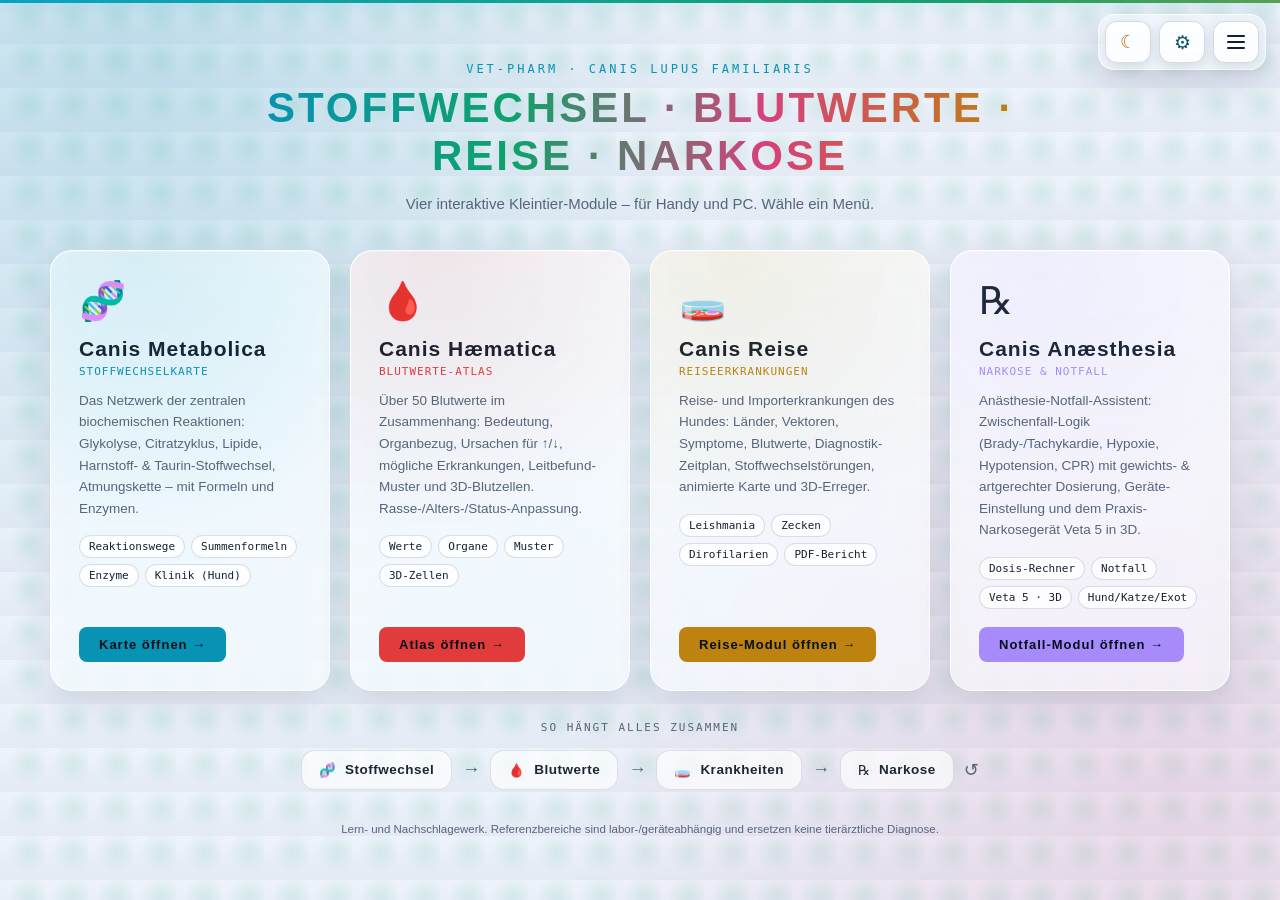
==== commit 2e9479b9: "Geteilte Einstellungen + Tooltips, Narkose-Dichtigkeitstest, Zwischenfall-Verknuepfung & 3D-Molekuel" ====
--- a/index.html
+++ b/index.html
@@ -64,8 +64,8 @@
 @media(max-width:680px){.flow{flex-direction:column}.flow .arrow{transform:rotate(90deg)}}
 @media(max-width:980px){.menus{grid-template-columns:1fr;max-width:560px}.tile{padding:22px}}
 </style>
-<link rel="stylesheet" href="shared/glass.css?v=5">
-<script src="shared/vetpharm-ui.js?v=5"></script>
+<link rel="stylesheet" href="shared/glass.css?v=9">
+<script src="shared/vetpharm-ui.js?v=9"></script>
 </head>
 <body>
   <div class="head">
--- a/shared/glass.css
+++ b/shared/glass.css
@@ -465,3 +465,158 @@
 html[data-theme="light"] .ctrl-body .lbl{color:#0a6b8a !important}
 /* 3D canvas stays dark in both themes (WebGL scene) */
 html[data-theme="light"] .canvas3d{background:radial-gradient(circle at 50% 35%,rgba(0,216,255,.10),transparent 45%),#07101a !important}
+/* Monitor: screen + value tiles stay dark (real-monitor look); controls go light */
+html[data-theme="light"] .mon-screen{background:#05080d !important}
+html[data-theme="light"] .mon-tile{background:#0b1017 !important;border-color:rgba(120,150,180,.22) !important}
+html[data-theme="light"] .mon-tile .mt-u{color:#9aa8bb !important}
+html[data-theme="light"] .mon-sc{background:rgba(255,255,255,.62) !important;border-color:rgba(20,40,70,.14) !important;color:#15202e !important}
+html[data-theme="light"] .capno-card{background:rgba(255,255,255,.68) !important;border-color:rgba(20,40,70,.12) !important}
+html[data-theme="light"] .capno-card b{color:#15202e !important}
+html[data-theme="light"] .capno-card .cc-r{color:#0a6b45 !important}
+html[data-theme="light"] .op-step{background:rgba(255,255,255,.68) !important;border-color:rgba(20,40,70,.12) !important}
+html[data-theme="light"] .op-step b{color:#15202e !important}
+html[data-theme="light"] .op-step p{color:#5a6b7e !important}
+/* editable monitor + auto-assessment + device controls */
+html[data-theme="light"] .mon-mode{background:rgba(255,255,255,.62) !important;border-color:rgba(20,40,70,.14) !important;color:#15202e !important}
+html[data-theme="light"] .mon-in{background:#0b1017 !important;border-color:rgba(120,150,180,.22) !important} /* keep dark monitor-entry look */
+html[data-theme="light"] .assess-card{background:rgba(226,59,59,.08) !important}
+html[data-theme="light"] .assess-card.warn{background:rgba(191,132,16,.10) !important}
+html[data-theme="light"] .assess-h b{color:#15202e !important}
+html[data-theme="light"] .assess-h .an{color:#5a6b7e !important}
+html[data-theme="light"] .assess-m{color:#0a5a74 !important}
+html[data-theme="light"] .assess-s{color:#26333f !important}
+html[data-theme="light"] .assess-d{color:#0a6b45 !important}
+html[data-theme="light"] .dev-row{background:rgba(255,255,255,.68) !important;border-color:rgba(20,40,70,.12) !important}
+html[data-theme="light"] .dev-row .dr-name{color:#15202e !important}
+html[data-theme="light"] .dev-row .dr-val{color:#0a6b8a !important}
+html[data-theme="light"] .dev-row .dr-tgt{color:#0a6b45 !important}
+html[data-theme="light"] .dev-row .dr-tgt.off{color:#b3760a !important}
+html[data-theme="light"] .dev-modes button{background:rgba(255,255,255,.62) !important;border-color:rgba(20,40,70,.14) !important;color:#15202e !important}
+/* device readout rows (right card) go light; the device 'image' units stay dark */
+html[data-theme="light"] .devr{background:rgba(255,255,255,.68) !important;border-color:rgba(20,40,70,.12) !important}
+html[data-theme="light"] .devr .dn{color:#15202e !important}
+html[data-theme="light"] .devr .dv{color:#0a6b8a !important}
+html[data-theme="light"] .devr .dt{color:#0a6b45 !important}
+html[data-theme="light"] .devr.off .dt{color:#b3760a !important}
+
+/* =========================================================================
+   12 · SHARED SETTINGS EFFECTS — applied via data-attributes on <html>
+   (set by vetpharm-ui.js from the Einstellungen drawer, all modules)
+   ========================================================================= */
+:root{--vp-scale:1}
+html[data-vp-fontsize="large"]{--vp-scale:1.12;font-size:112%}
+html[data-vp-fontsize="xl"]{--vp-scale:1.25;font-size:125%}
+
+/* Bewegung reduzieren — like prefers-reduced-motion, on demand */
+html[data-vp-motion="reduce"] *,
+html[data-vp-motion="reduce"] *::before,
+html[data-vp-motion="reduce"] *::after{
+  animation-duration:.001ms !important;animation-iteration-count:1 !important;
+  transition-duration:.001ms !important;scroll-behavior:auto !important}
+html[data-vp-motion="reduce"] .vp-topline,
+html[data-vp-motion="reduce"] .route-line,
+html[data-vp-motion="reduce"] .anat-flow{animation:none !important}
+
+/* Glass-Effekt aus — drop every backdrop blur (perf / low-end devices) */
+html[data-vp-glass="off"] *{-webkit-backdrop-filter:none !important;backdrop-filter:none !important}
+
+/* Hoher Kontrast — stärkere Ränder */
+html[data-vp-contrast="high"] .card,
+html[data-vp-contrast="high"] .panel-card,
+html[data-vp-contrast="high"] .stat,
+html[data-vp-contrast="high"] .chip,
+html[data-vp-contrast="high"] .btn,
+html[data-vp-contrast="high"] .app-action,
+html[data-vp-contrast="high"] .tab,
+html[data-vp-contrast="high"] .mode-tab,
+html[data-vp-contrast="high"] .vp-nav-link,
+html[data-vp-contrast="high"] .inc-btn,
+html[data-vp-contrast="high"] .drug-card{border-color:rgba(10,162,196,.55) !important}
+html[data-theme="dark"][data-vp-contrast="high"] .card,
+html[data-theme="dark"][data-vp-contrast="high"] .inc-btn{border-color:rgba(120,200,230,.5) !important}
+html[data-vp-tips="off"] .vp-tip{display:none !important}
+
+/* =========================================================================
+   13 · INJECTED CONTROL — gear (Einstellungen), matches toggle/hamburger
+   ========================================================================= */
+.vp-gear{height:36px;min-width:40px;border-radius:11px;cursor:pointer;flex:0 0 auto;
+  display:inline-flex;align-items:center;justify-content:center;line-height:1;padding:0 10px;
+  border:1px solid rgba(255,255,255,.18);background:rgba(255,255,255,.07);color:#eaf1fb;transition:.2s}
+.vp-gear .vp-gi{font-size:17px;display:inline-block;transition:transform .5s cubic-bezier(.4,0,.2,1)}
+.vp-gear:hover{background:rgba(255,255,255,.14);transform:translateY(-1px)}
+.vp-gear:hover .vp-gi{transform:rotate(90deg)}
+.app-action.vp-gear,.btn.vp-gear{height:34px}
+html[data-theme="light"] .vp-gear{
+  border:1px solid rgba(20,40,70,.16);
+  background:linear-gradient(180deg,rgba(255,255,255,.85),rgba(255,255,255,.62));
+  color:#0b5566;-webkit-backdrop-filter:blur(14px) saturate(160%);backdrop-filter:blur(14px) saturate(160%);
+  box-shadow:0 4px 14px rgba(28,48,82,.14), inset 0 1px 0 rgba(255,255,255,.8)}
+.vp-fab-bar .vp-gear{height:42px;min-width:46px;border-radius:12px}
+.vp-fab-bar .vp-gear .vp-gi{font-size:19px}
+
+/* =========================================================================
+   14 · GLOBAL TOOLTIP — frosted floating hint (data-vp-tip on any element)
+   ========================================================================= */
+.vp-tip{position:fixed;z-index:400;max-width:min(320px,86vw);pointer-events:none;
+  left:0;top:0;opacity:0;transform:translateY(4px) scale(.97);transition:opacity .14s ease,transform .14s ease;
+  padding:9px 12px;border-radius:12px;font-family:Segoe UI,Inter,sans-serif;line-height:1.42;
+  background:linear-gradient(180deg,rgba(22,28,40,.97),rgba(14,18,26,.97));color:#eef4fb;
+  border:1px solid rgba(255,255,255,.14);box-shadow:0 14px 40px rgba(0,0,0,.5),inset 0 1px 0 rgba(255,255,255,.08);
+  -webkit-backdrop-filter:blur(14px) saturate(170%);backdrop-filter:blur(14px) saturate(170%)}
+.vp-tip.show{opacity:1;transform:translateY(0) scale(1)}
+.vp-tip .vp-tip-t{display:block;font-size:calc(12.5px * var(--vp-scale));font-weight:800;color:#8bd6ea;margin-bottom:3px;letter-spacing:.2px}
+.vp-tip .vp-tip-b{display:block;font-size:calc(12.5px * var(--vp-scale));color:#d7e2ee}
+.vp-tip::after{content:"";position:absolute;left:var(--vp-tip-ax,50%);width:11px;height:11px;transform:translateX(-50%) rotate(45deg);
+  background:linear-gradient(135deg,rgba(22,28,40,.97),rgba(14,18,26,.97));border:1px solid rgba(255,255,255,.14)}
+.vp-tip[data-pos="above"]::after{bottom:-6px;border-top:none;border-left:none}
+.vp-tip[data-pos="below"]::after{top:-6px;border-bottom:none;border-right:none}
+html[data-theme="light"] .vp-tip{
+  background:linear-gradient(180deg,rgba(255,255,255,.98),rgba(244,248,253,.98));color:#1a2632;
+  border:1px solid rgba(20,40,70,.16);box-shadow:0 16px 44px rgba(28,48,82,.22),inset 0 1px 0 rgba(255,255,255,.9)}
+html[data-theme="light"] .vp-tip .vp-tip-t{color:#0b6b83}
+html[data-theme="light"] .vp-tip .vp-tip-b{color:#33424f}
+html[data-theme="light"] .vp-tip::after{background:linear-gradient(135deg,rgba(255,255,255,.98),rgba(244,248,253,.98));border:1px solid rgba(20,40,70,.16)}
+
+/* =========================================================================
+   15 · SETTINGS DRAWER (left) — same frosted look as the nav drawer
+   ========================================================================= */
+.vp-set-overlay{position:fixed;inset:0;z-index:210;background:rgba(8,12,20,.55);
+  -webkit-backdrop-filter:blur(7px);backdrop-filter:blur(7px);opacity:0;visibility:hidden;transition:.3s}
+.vp-set-overlay.open{opacity:1;visibility:visible}
+html[data-theme="light"] .vp-set-overlay{background:rgba(120,140,170,.32)}
+.vp-set-panel{position:absolute;top:0;left:0;height:100%;width:min(380px,92vw);
+  display:flex;flex-direction:column;gap:6px;padding:20px 18px calc(24px + env(safe-area-inset-bottom));
+  background:linear-gradient(165deg,#161d2b,#0b0e14);border-right:1px solid rgba(255,255,255,.08);
+  box-shadow:16px 0 50px rgba(0,0,0,.55);transform:translateX(-102%);
+  transition:transform .34s cubic-bezier(.4,0,.2,1);overflow:auto}
+.vp-set-overlay.open .vp-set-panel{transform:translateX(0)}
+html[data-theme="light"] .vp-set-panel{
+  background:linear-gradient(165deg,rgba(255,255,255,.9),rgba(244,248,253,.82)) !important;
+  -webkit-backdrop-filter:blur(30px) saturate(185%);backdrop-filter:blur(30px) saturate(185%);
+  border-right:1px solid rgba(255,255,255,.85) !important;box-shadow:18px 0 56px rgba(28,48,82,.20) !important}
+.vp-set-close{background:none;border:none;color:#94a3b8;font-size:28px;cursor:pointer;line-height:1;padding:0 4px}
+.vp-set-close:hover{color:#fff}
+html[data-theme="light"] .vp-set-close{color:#6a7a8d}
+html[data-theme="light"] .vp-set-close:hover{color:#15202e}
+.vp-set-row{display:flex;align-items:center;justify-content:space-between;gap:10px;padding:6px 2px}
+.vp-set-row>label{font:600 13px Segoe UI,Inter,sans-serif;color:#c7d3e0;flex:0 0 auto}
+html[data-theme="light"] .vp-set-row>label{color:#33424f}
+.vp-seg{display:inline-flex;gap:3px;padding:3px;border-radius:11px;background:rgba(255,255,255,.06);
+  border:1px solid rgba(255,255,255,.1);flex-wrap:wrap;justify-content:flex-end}
+.vp-seg button{border:none;background:transparent;color:#a9b7c8;cursor:pointer;font:700 12px Segoe UI,Inter,sans-serif;
+  padding:6px 11px;border-radius:8px;transition:.18s;white-space:nowrap}
+.vp-seg button:hover{color:#fff;background:rgba(255,255,255,.08)}
+.vp-seg button.on{background:linear-gradient(180deg,#0aa2c4,#0b7f9c);color:#fff;box-shadow:0 3px 10px rgba(10,162,196,.35)}
+html[data-theme="light"] .vp-seg{background:rgba(20,40,70,.06);border-color:rgba(20,40,70,.12)}
+html[data-theme="light"] .vp-seg button{color:#5a6b7d}
+html[data-theme="light"] .vp-seg button:hover{color:#15202e;background:rgba(255,255,255,.7)}
+html[data-theme="light"] .vp-seg button.on{background:linear-gradient(180deg,#0aa2c4,#0b8299);color:#fff}
+.vp-set-actions{margin-top:12px}
+.vp-set-reset{width:100%;height:40px;border-radius:10px;cursor:pointer;font:700 13px Segoe UI,Inter,sans-serif;
+  background:rgba(226,59,59,.12);border:1px solid rgba(226,59,59,.4);color:#ff9a9a;transition:.18s}
+.vp-set-reset:hover{background:rgba(226,59,59,.22);color:#fff}
+html[data-theme="light"] .vp-set-reset{color:#c02b2b;background:rgba(226,59,59,.08)}
+@media(max-width:520px){
+  .vp-seg button{padding:6px 9px;font-size:11.5px}
+  .vp-set-panel{width:94vw}
+}
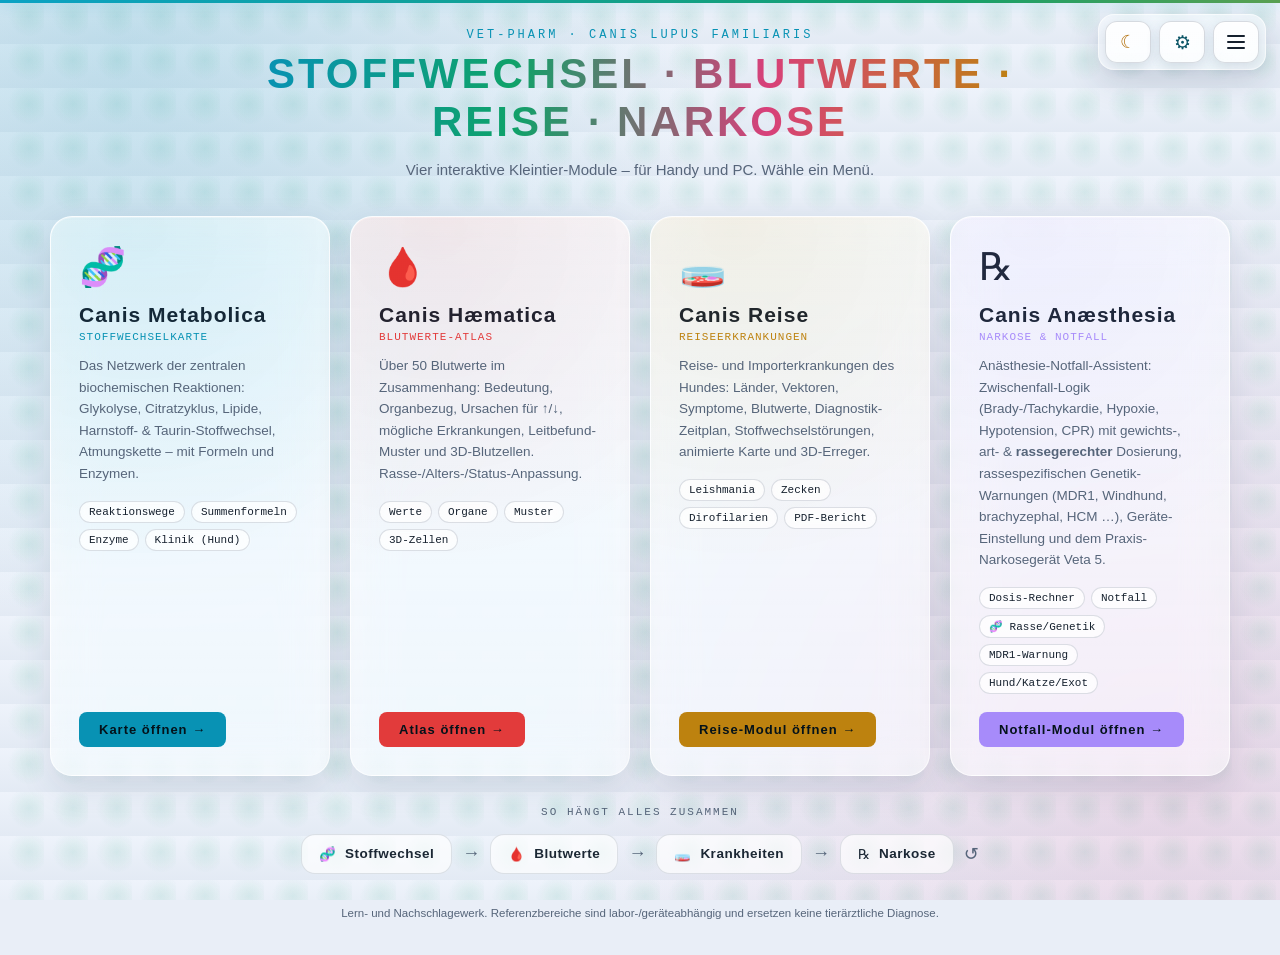
==== commit e11fbe4f: "Rassespezifische Genetik (MDR1/ABCB1 etc.): Rassen-Warnungen bei Medikamenten & Narkose Neue gemeins" ====
--- a/index.html
+++ b/index.html
@@ -106,8 +106,8 @@
       <div class="ico">℞</div>
       <h2>Canis Anæsthesia</h2>
       <div class="sub">Narkose &amp; Notfall</div>
-      <p>Anästhesie-Notfall-Assistent: Zwischenfall-Logik (Brady-/Tachykardie, Hypoxie, Hypotension, CPR) mit gewichts- &amp; artgerechter Dosierung, Geräte-Einstellung und dem Praxis-Narkosegerät Veta 5 in 3D.</p>
-      <ul><li>Dosis-Rechner</li><li>Notfall</li><li>Veta 5 · 3D</li><li>Hund/Katze/Exot</li></ul>
+      <p>Anästhesie-Notfall-Assistent: Zwischenfall-Logik (Brady-/Tachykardie, Hypoxie, Hypotension, CPR) mit gewichts-, art- &amp; <b>rassegerechter</b> Dosierung, rassespezifischen Genetik-Warnungen (MDR1, Windhund, brachyzephal, HCM …), Geräte-Einstellung und dem Praxis-Narkosegerät Veta 5.</p>
+      <ul><li>Dosis-Rechner</li><li>Notfall</li><li>🧬 Rasse/Genetik</li><li>MDR1-Warnung</li><li>Hund/Katze/Exot</li></ul>
       <span class="go">Notfall-Modul öffnen →</span>
     </a>
   </div>
